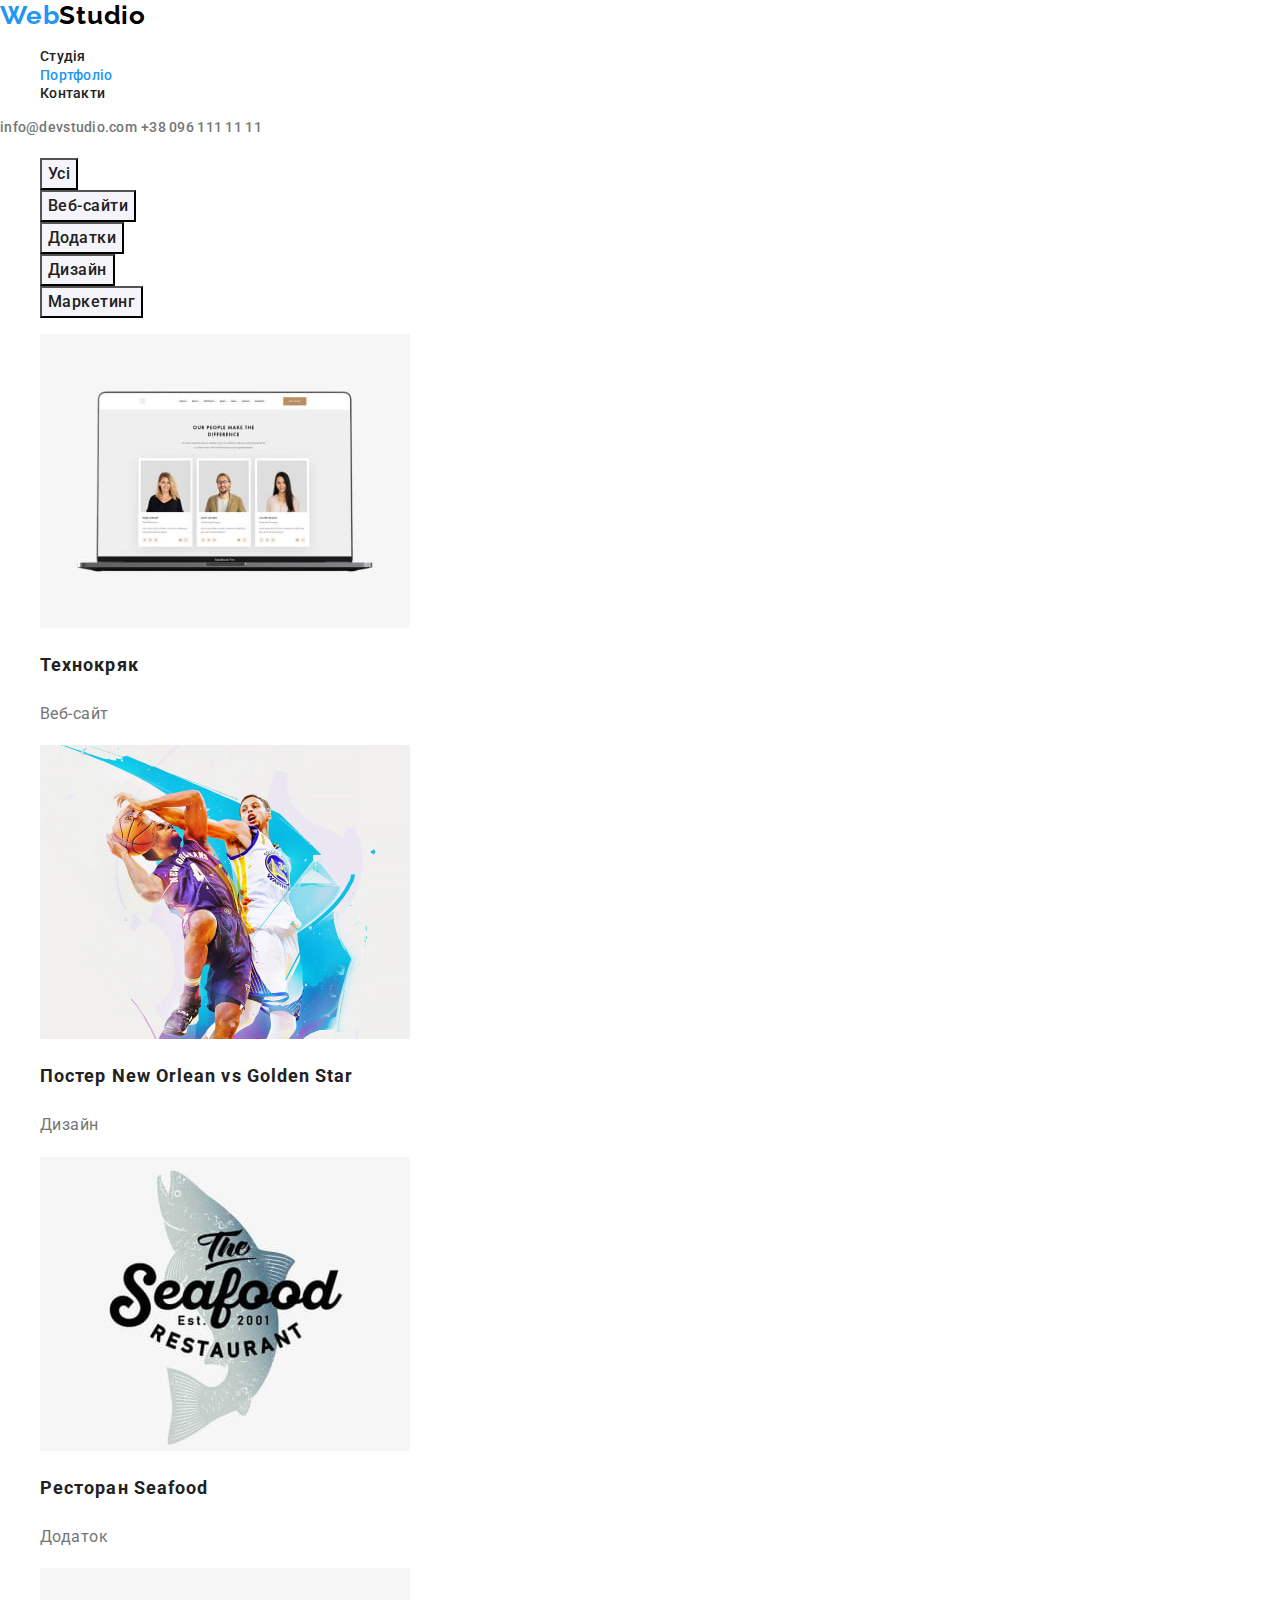
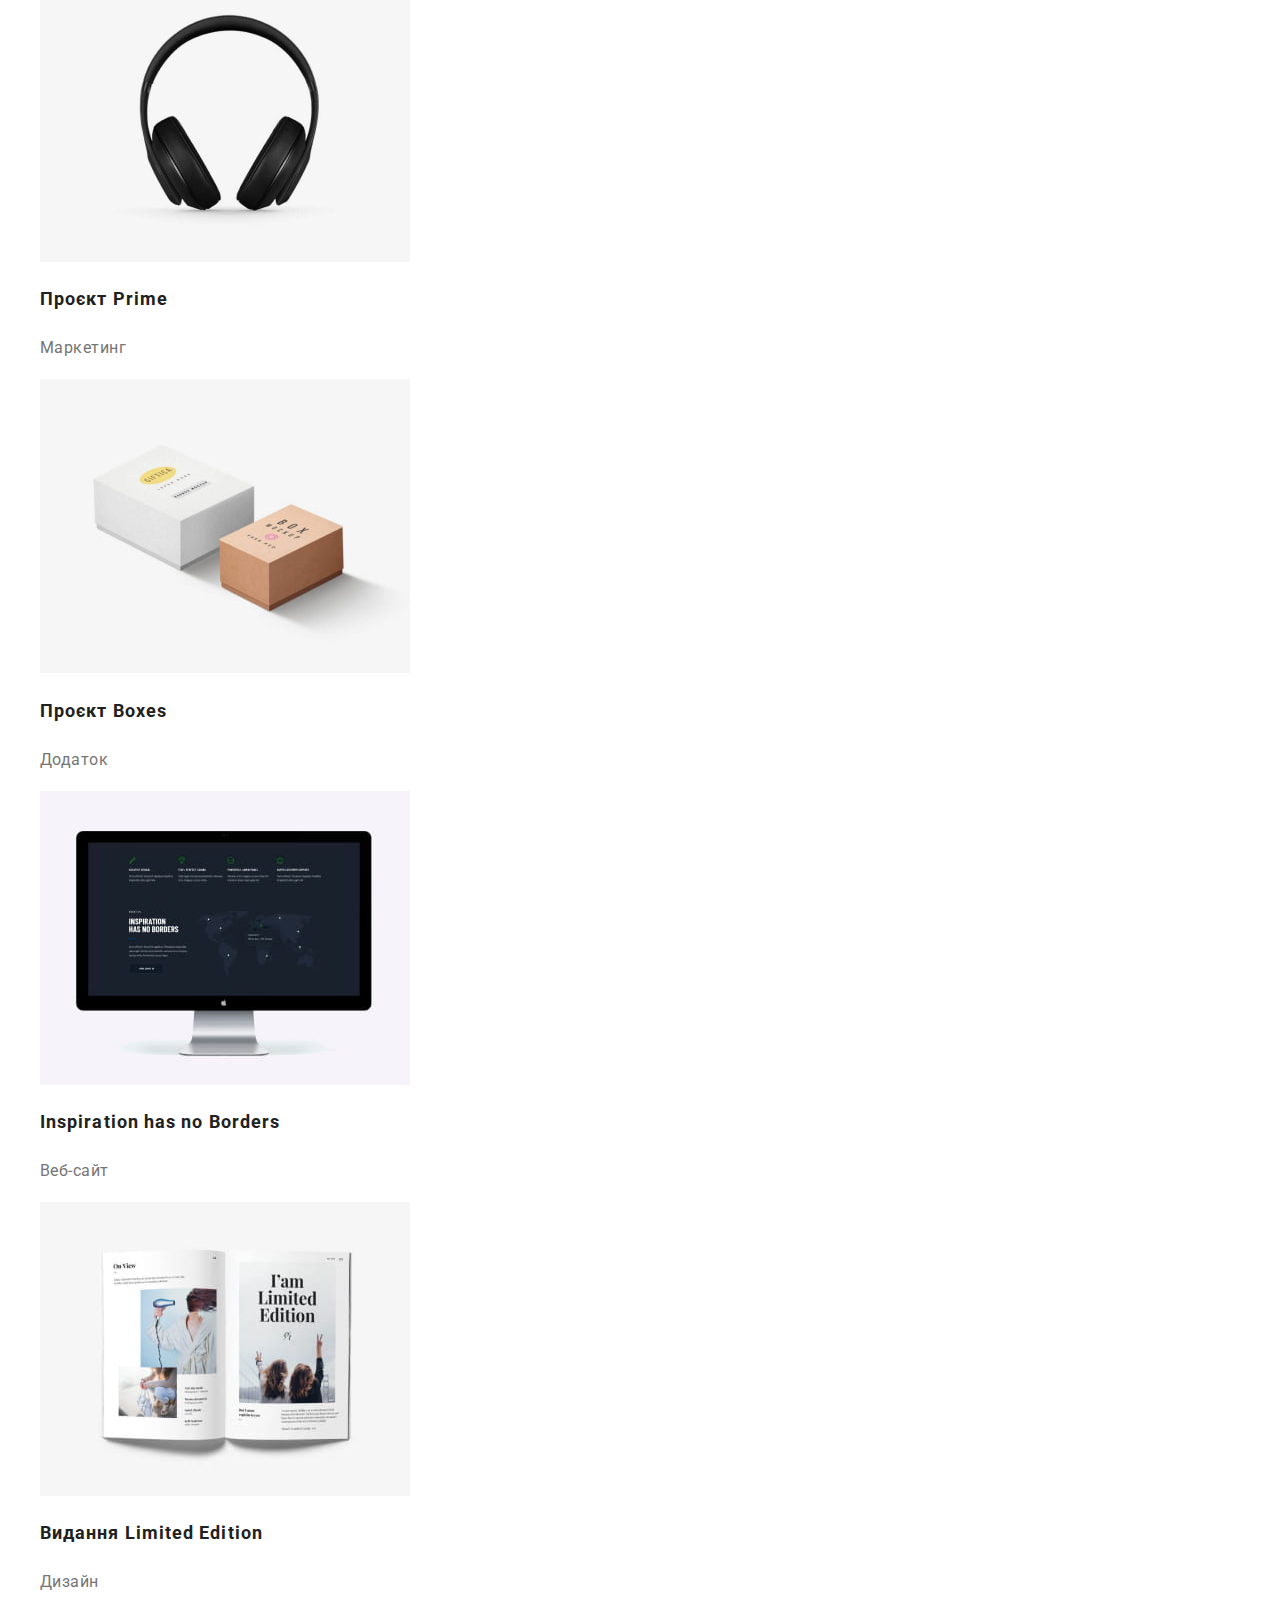
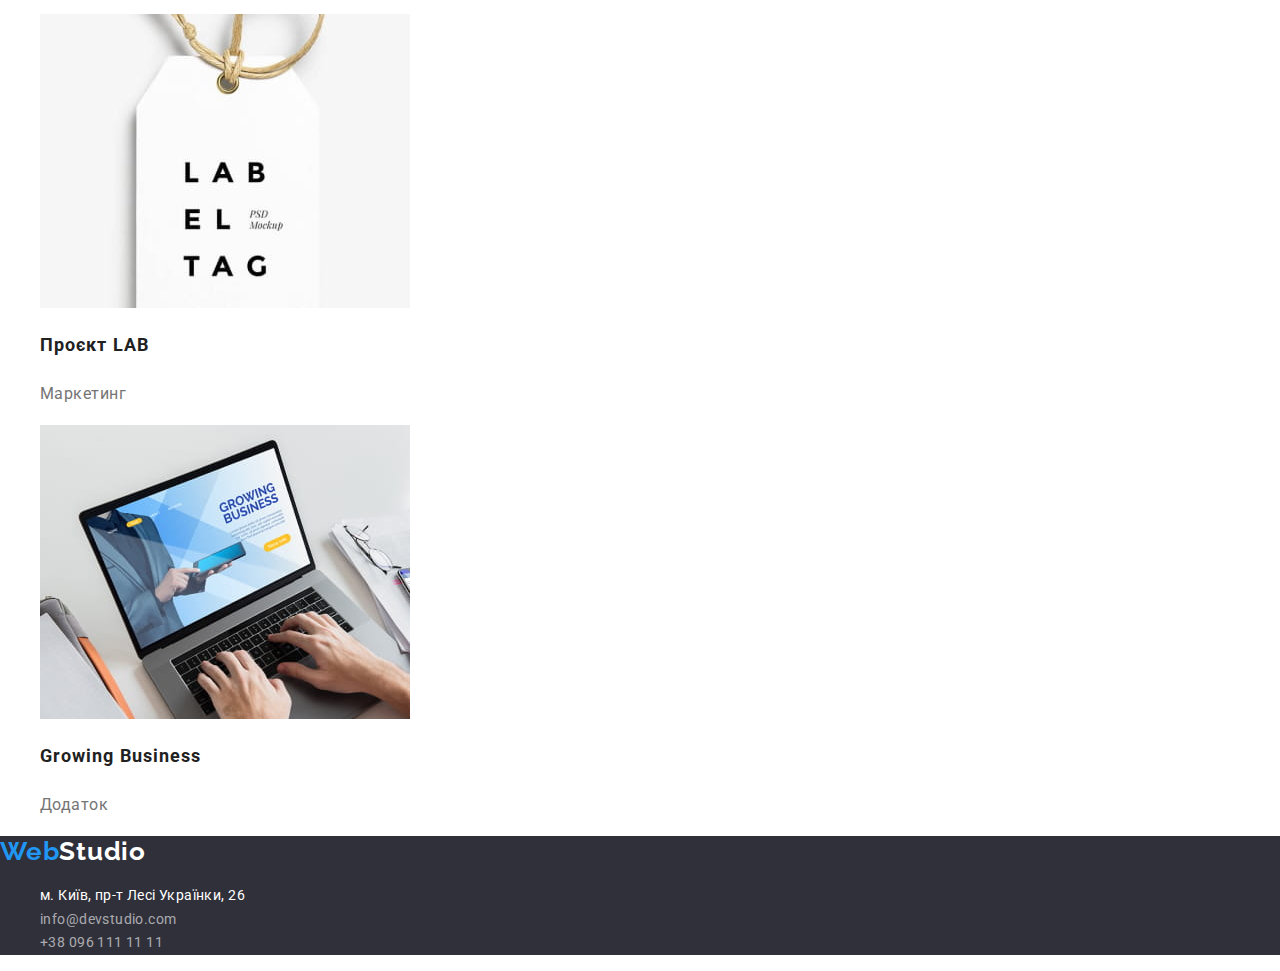
==== portfolio.html @ 1454e41c "1" ====
<!DOCTYPE html>
<html lang="en">

    <head>
        <meta charset="UTF-8">
        <meta http-equiv="X-UA-Compatible" content="IE=edge">
        <meta name="viewport" content="width=device-width, initial-scale=1.0">

        <title>Портфоліо</title>
        <link href="https://fonts.googleapis.com/css2?family=Raleway:wght@700&family=Roboto:wght@400;500;700;900&display=swap"
        rel="stylesheet">
        <link rel="stylesheet" href="https://cdnjs.cloudflare.com/ajax/libs/modern-normalize/1.1.0/modern-normalize.min.css">
        <link rel="stylesheet" href="./css/styles.css">
    </head>

    <body>
<!--Logo, Nav bar, contacts-->
        <Header>
<!-- logo -->
            <a href="./index.html" class="logo">
                <span class="logo-part">Web</span>Studio
            </a>
<!-- Navigation -->
            <nav>
                <ul class="navigation list">
                    <li>
                        <a href="./index.html" class="navigation-bar">Студія</a>
                    </li>
                    <li>
                        <a href="./portfolio.html" class="navigation-bar condition">Портфоліо</a>
                    </li>
                    <li>
                        <a href="" class="navigation-bar">Контакти</a>
                    </li>
                </ul>
            </nav>
<!-- Contacts -->
            <div class="contacts">
                <a href="mailto:info@devstudio.com" class="contacts-head">info@devstudio.com</a>
                <a href="tel:+380961111111" class="contacts-head">+38 096 111 11 11</a>
            </div>
        </Header>

<!--Unicue site container-->
        <main>
<!-- Filter -->
            <section class="products">
                <h1></h1>
                <ul class="list">
                    <li>
                        <button type="button" class="btn">
                            Усі
                        </button>
                    </li>
                    <li>
                        <button type="button" class="btn">
                            Веб-сайти
                        </button>
                    </li>
                    <li>
                        <button type="button" class="btn">
                            Додатки
                        </button>
                    </li>
                    <li>
                        <button type="button" class="btn">
                            Дизайн
                        </button>
                    </li>
                    <li>
                        <button type="button" class="btn">
                            Маркетинг
                        </button>
                    </li>
                </ul>

                <ul class="list">
                    <li>
                        <img src="./images/tehnocrack.jpg" alt="tehnocrack web site" width="370" height="294">
                        <h2>Технокряк</h2>
                        <p>Веб-сайт</p>
                    </li>
                    <li>
                        <img src="./images/basketball.jpg" alt="poster for basketball match New Orleans vs Golden star" width="370" height="294">
                        <h2>Постер New Orlean vs Golden Star</h2>
                        <p>Дизайн</p>
                    </li>
                    <li>
                        <img src="./images/seafood.jpg" alt="app for seafood restaurant" width="370" height="294">
                        <h2>Ресторан Seafood</h2>
                        <p>Додаток</p>
                    </li>
                    <li>
                        <img src="./images/Prime.jpg" alt="marketing for Prime project" width="370" height="294">
                        <h2>Проєкт Prime</h2>
                        <p>Маркетинг</p>
                    </li>
                    <li>
                        <img src="./images/boxes.jpg" alt="app for Boxes project" width="370" height="294">
                        <h2>Проєкт Boxes</h2>
                        <p>Додаток</p>
                    </li>
                    <li>
                        <img src="./images/noborders.jpg" alt="web site for Inspiration has no Borders" width="370" height="294">
                        <h2>Inspiration has no Borders</h2>
                        <p>Веб-сайт</p>
                    </li>
                    <li>
                        <img src="./images/limited.jpg" alt="design for Limited Edition publication" width="370" height="294">
                        <h2>Видання Limited Edition</h2>
                        <p>Дизайн</p>
                    </li>
                    <li>
                        <img src="./images/lab.jpg" alt="marketing for LAB project" width="370" height="294">
                        <h2>Проєкт LAB</h2>
                        <p>Маркетинг</p>
                    </li>
                    <li>
                        <img src="./images/business.jpg" alt="app for Growing Business company" width="370" height="294">
                        <h2>Growing Business</h2>
                        <p>Додаток</p>
                    </li>
                </ul>
            </section>
        </main>

<!--knock knock, who is there?-->
        <footer class="foot">
<!-- logo -->
            <a href="./index.html" class="logo-foot">
                <span class="logo-part">Web</span>Studio
            </a>
<!-- Contacts, address -->
            <address class="contacts">
                <ul class="list">
                    <li>
                        <a href="https://goo.gl/maps/iUsgY4HWAubCHf399" target="_blank" rel="noopener noreferrer" class="contacts-addrs">м. Київ,
                            пр-т Лесі Українки, 26</a>
                    </li>
                    <li>
                        <a href="mailto:info@devstudio.com" class="contacts-center">info@devstudio.com</a>
                    </li>
                    <li>
                        <a href="tel:+380961111111" class="contacts-center">+38 096 111 11 11</a>
                    </li>
                </ul>
            </address>
        </footer>


    </body>

</html>
---- css/styles.css ----
/* -------------variables------------- */
:root {
  --main-text-color: #212121;
  --hover-color: #2196f3;
  --sub-text-color: #757575;
}

body {
  font-family: Roboto, sans-serif;
  color: var(--main-text-color);
  background-color: #ffffff;
}

.list {
  list-style: none;
}

/* --------------Header---------------- */

/* logo */
.logo,
.logo-part {
  color: black;
  font-family: 'Raleway';
  font-weight: 700;
  font-size: 26px;
  line-height: 1.2;
  letter-spacing: 0.03em;
  text-decoration: none;
}

.logo-foot {
  color: #ffffff;
  font-family: 'Raleway';
  font-weight: 700;
  font-size: 26px;
  line-height: 1.2;
  letter-spacing: 0.03em;
  text-decoration: none;
}

.logo-part {
  color: #2196f3;
}

/* Navigation */

.navigation-bar {
  text-decoration: none;
  color: var(--main-text-color);
  font-weight: 500;
  font-size: 14px;
  line-height: 1.14;
  letter-spacing: 0.02em;
}

.navigation :hover,
.navigation :focus {
  color: var(--hover-color);
}

.navigation-bar.condition {
  color: var(--hover-color);
}
/* Contacts */
.contacts :hover,
.contacts :focus {
  color: var(--hover-color);
}

.contacts-head {
  text-decoration: none;
  color: var(--sub-text-color);
  font-weight: 500;
  font-size: 14px;
  line-height: 1.14;
  letter-spacing: 0.02em;
}

/* --------------Page 1---------------- */

/* hero */
.hero {
  background-color: #2f303a;
}

.hero h1 {
  font-weight: 900;
  font-size: 44px;
  line-height: 1.36;
  text-align: center;
  letter-spacing: 0.06em;
  text-transform: uppercase;
  color: #ffffff;
}

.order-btn {
  background-color: var(--hover-color);
  font-family: inherit;
  font-weight: 700;
  font-size: 16px;
  line-height: 1.88;
  letter-spacing: 0.06em;
  color: #ffffff;
  cursor: pointer;
}

.order-btn:hover,
.order-btn:focus {
  background-color: #ffffff;
  color: var(--hover-color);
}

/* our benefits */
.benefits h3 {
  font-weight: 700;
  font-size: 14px;
  line-height: 1.14;
  letter-spacing: 0.03em;
  text-transform: uppercase;
}

.benefits p {
  font-size: 14px;
  line-height: 1.71;
  letter-spacing: 0.03em;
  color: var(--sub-text-color);
}

/* what we do */

.whatwedo h2 {
  font-weight: 700;
  font-size: 36px;
  line-height: 1.16;
  text-align: center;
  letter-spacing: 0.03em;
}

/* team */

.team h2 {
  font-weight: 700;
  font-size: 36px;
  line-height: 1.16;
  text-align: center;
  letter-spacing: 0.03em;
}

.team h3 {
  font-weight: 500;
  font-size: 16px;
  line-height: 1.18;
  letter-spacing: 0.03em;
}

.team p {
  font-size: 16px;
  line-height: 1.18;
  letter-spacing: 0.03em;
  color: var(--sub-text-color);
}
/* --------------Page 2---------------- */

/* Filter */
.btn {
  font-family: inherit;
  color: var(--main-text-color);
  background-color: #f5f4fa;
  font-weight: 500;
  font-size: 16px;
  line-height: 1.62;
  letter-spacing: 0.03em;
  cursor: pointer;
}

.btn:hover,
.btn:focus {
  color: #ffffff;
  background-color: var(--hover-color);
}

/* Products */
.products p {
  color: var(--sub-text-color);
  font-size: 16px;
  line-height: 1.88;
  letter-spacing: 0.03em;
}

.products h2 {
  font-weight: 700;
  font-size: 18px;
  line-height: 2;
  letter-spacing: 0.06em;
}

/* --------------Footer---------------- */
.foot {
  background-color: #2f303a;
}

.contacts-center {
  text-decoration: none;
  font-family: 'Roboto';
  font-style: normal;
  font-weight: 400;
  font-size: 14px;
  line-height: 1.71;
  letter-spacing: 0.03em;
  color: rgba(255, 255, 255, 0.6);
  background-color: #2f303a;
}

.contacts-addrs {
  text-decoration: none;
  font-family: 'Roboto';
  font-style: normal;
  font-weight: 400;
  font-size: 14px;
  line-height: 1.71;
  letter-spacing: 0.03em;
  color: #ffffff;
  background-color: #2f303a;
}
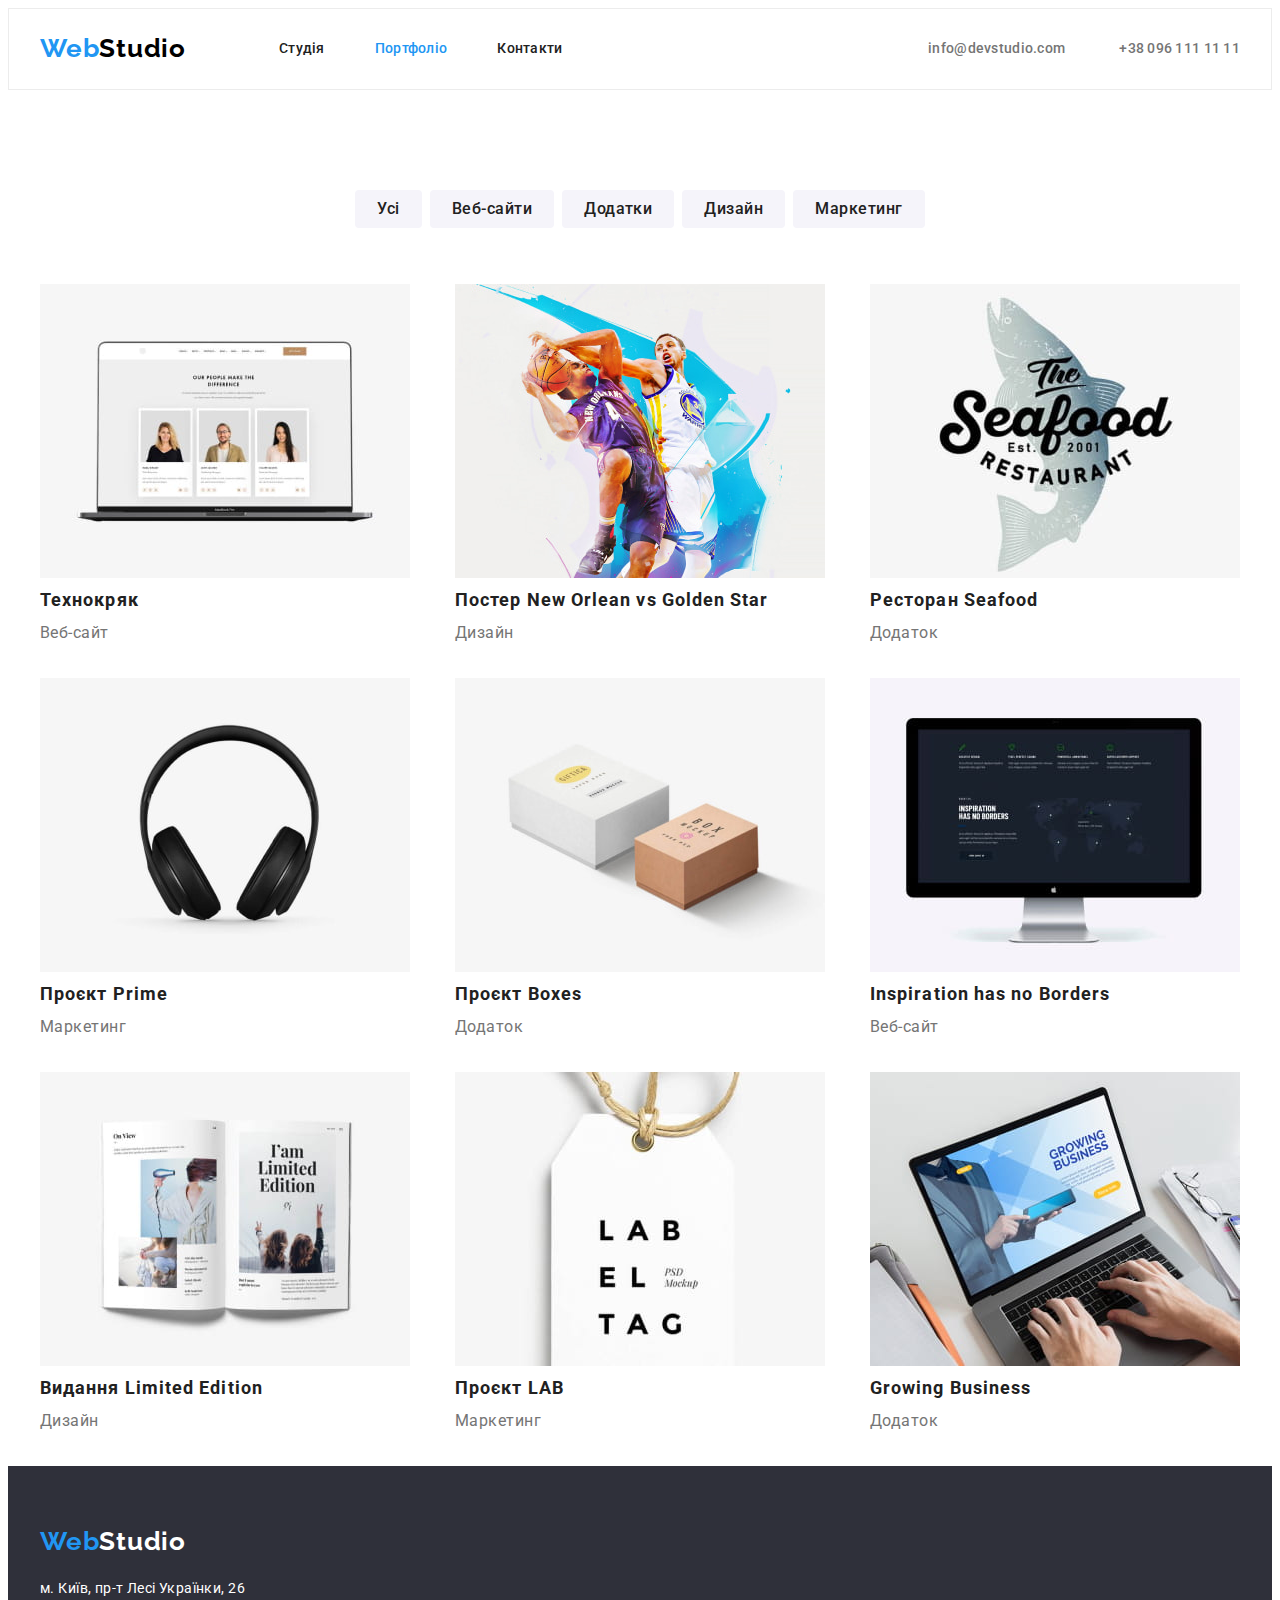
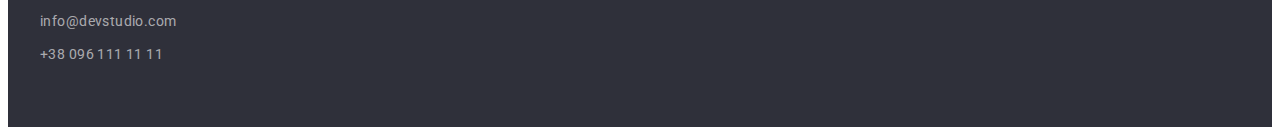
==== commit 1eb3e93d: "06.09 2" ====
--- a/portfolio.html
+++ b/portfolio.html
@@ -9,113 +9,117 @@
         <title>Портфоліо</title>
         <link href="https://fonts.googleapis.com/css2?family=Raleway:wght@700&family=Roboto:wght@400;500;700;900&display=swap"
         rel="stylesheet">
-        <link rel="stylesheet" href="https://cdnjs.cloudflare.com/ajax/libs/modern-normalize/1.1.0/modern-normalize.min.css">
+        <link rel="stylesheet" href="https://cdnjs.cloudflare.com/ajax/libs/modern-normalize/1.1.0/modern-normalize.min.css"
+            integrity="sha512-wpPYUAdjBVSE4KJnH1VR1HeZfpl1ub8YT/NKx4PuQ5NmX2tKuGu6U/JRp5y+Y8XG2tV+wKQpNHVUX03MfMFn9Q=="
+            crossorigin="anonymous" referrerpolicy="no-referrer" />
         <link rel="stylesheet" href="./css/styles.css">
     </head>
 
     <body>
 <!--Logo, Nav bar, contacts-->
-        <Header>
-<!-- logo -->
-            <a href="./index.html" class="logo">
-                <span class="logo-part">Web</span>Studio
-            </a>
-<!-- Navigation -->
-            <nav>
-                <ul class="navigation list">
-                    <li>
-                        <a href="./index.html" class="navigation-bar">Студія</a>
-                    </li>
-                    <li>
-                        <a href="./portfolio.html" class="navigation-bar condition">Портфоліо</a>
-                    </li>
-                    <li>
-                        <a href="" class="navigation-bar">Контакти</a>
-                    </li>
-                </ul>
-            </nav>
-<!-- Contacts -->
-            <div class="contacts">
-                <a href="mailto:info@devstudio.com" class="contacts-head">info@devstudio.com</a>
-                <a href="tel:+380961111111" class="contacts-head">+38 096 111 11 11</a>
+        <Header class="head-border">
+            <div class="container navigation">
+                <!-- logo -->
+                <a href="./index.html" class="logo">
+                    <span class="logo-part">Web</span>Studio
+                </a>
+                <!-- Navigation -->
+                <nav>
+                    <ul class="navigation-list list">
+                        <li class="navigation-li">
+                            <a href="./index.html" class="navigation-bar">Студія</a>
+                        </li>
+                        <li class="navigation-li">
+                            <a href="./portfolio.html" class="navigation-bar condition">Портфоліо</a>
+                        </li>
+                        <li class="navigation-li">
+                            <a href="" class="navigation-bar">Контакти</a>
+                        </li>
+                    </ul>
+                </nav>
+                <!-- Contacts -->
+                <div class="contacts contacts-hover">
+                    <a href="mailto:info@devstudio.com" class="contacts-head">info@devstudio.com</a>
+                    <a href="tel:+380961111111" class="contacts-head">+38 096 111 11 11</a>
+                </div>
             </div>
         </Header>
 
 <!--Unicue site container-->
         <main>
 <!-- Filter -->
-            <section class="products">
+            <section class="container">
                 <h1></h1>
-                <ul class="list">
-                    <li>
+                <ul class="filter list">
+                    <li class="filter-btn">
                         <button type="button" class="btn">
                             Усі
                         </button>
                     </li>
-                    <li>
+                    <li class="filter-btn">
                         <button type="button" class="btn">
                             Веб-сайти
                         </button>
                     </li>
-                    <li>
+                    <li class="filter-btn">
                         <button type="button" class="btn">
                             Додатки
                         </button>
                     </li>
-                    <li>
+                    <li class="filter-btn">
                         <button type="button" class="btn">
                             Дизайн
                         </button>
                     </li>
-                    <li>
+                    <li class="filter-btn">
                         <button type="button" class="btn">
                             Маркетинг
                         </button>
                     </li>
                 </ul>
 
-                <ul class="list">
-                    <li>
+                <ul class="products-list products list">
+                    <li class="product-position">
                         <img src="./images/tehnocrack.jpg" alt="tehnocrack web site" width="370" height="294">
                         <h2>Технокряк</h2>
                         <p>Веб-сайт</p>
                     </li>
-                    <li>
+                    <li class="product-position">
                         <img src="./images/basketball.jpg" alt="poster for basketball match New Orleans vs Golden star" width="370" height="294">
                         <h2>Постер New Orlean vs Golden Star</h2>
                         <p>Дизайн</p>
                     </li>
-                    <li>
+                    <li class="product-position">
                         <img src="./images/seafood.jpg" alt="app for seafood restaurant" width="370" height="294">
                         <h2>Ресторан Seafood</h2>
                         <p>Додаток</p>
                     </li>
-                    <li>
+                    <li class="product-position">
                         <img src="./images/Prime.jpg" alt="marketing for Prime project" width="370" height="294">
                         <h2>Проєкт Prime</h2>
                         <p>Маркетинг</p>
                     </li>
-                    <li>
+                    <li class="product-position">
                         <img src="./images/boxes.jpg" alt="app for Boxes project" width="370" height="294">
                         <h2>Проєкт Boxes</h2>
                         <p>Додаток</p>
                     </li>
-                    <li>
+                    <li class="product-position">
                         <img src="./images/noborders.jpg" alt="web site for Inspiration has no Borders" width="370" height="294">
                         <h2>Inspiration has no Borders</h2>
                         <p>Веб-сайт</p>
                     </li>
-                    <li>
+                    <li class="product-position">
                         <img src="./images/limited.jpg" alt="design for Limited Edition publication" width="370" height="294">
                         <h2>Видання Limited Edition</h2>
                         <p>Дизайн</p>
                     </li>
-                    <li>
+                    <li class="product-position">
                         <img src="./images/lab.jpg" alt="marketing for LAB project" width="370" height="294">
                         <h2>Проєкт LAB</h2>
                         <p>Маркетинг</p>
                     </li>
-                    <li>
+                    <li class="product-position">
                         <img src="./images/business.jpg" alt="app for Growing Business company" width="370" height="294">
                         <h2>Growing Business</h2>
                         <p>Додаток</p>
@@ -126,25 +130,28 @@
 
 <!--knock knock, who is there?-->
         <footer class="foot">
-<!-- logo -->
-            <a href="./index.html" class="logo-foot">
-                <span class="logo-part">Web</span>Studio
-            </a>
-<!-- Contacts, address -->
-            <address class="contacts">
-                <ul class="list">
-                    <li>
-                        <a href="https://goo.gl/maps/iUsgY4HWAubCHf399" target="_blank" rel="noopener noreferrer" class="contacts-addrs">м. Київ,
-                            пр-т Лесі Українки, 26</a>
-                    </li>
-                    <li>
-                        <a href="mailto:info@devstudio.com" class="contacts-center">info@devstudio.com</a>
-                    </li>
-                    <li>
-                        <a href="tel:+380961111111" class="contacts-center">+38 096 111 11 11</a>
-                    </li>
-                </ul>
-            </address>
+            <div class="container">
+                <!-- logo -->
+                <a href="./index.html" class="logo-foot">
+                    <span class="logo-part">Web</span>Studio
+                </a>
+                <!-- Contacts, address -->
+                <address class="contact-foot contacts-hover">
+                    <ul class="list">
+                        <li class="addrs-wrap">
+                            <a href="https://goo.gl/maps/iUsgY4HWAubCHf399" target="_blank" rel="noopener noreferrer"
+                                class="contacts-addrs">м. Київ,
+                                пр-т Лесі Українки, 26</a>
+                        </li>
+                        <li class="addrs-wrap">
+                            <a href="mailto:info@devstudio.com" class="contacts-center">info@devstudio.com</a>
+                        </li>
+                        <li class="addrs-wrap">
+                            <a href="tel:+380961111111" class="contacts-center">+38 096 111 11 11</a>
+                        </li>
+                    </ul>
+                </address>
+            </div>
         </footer>
 
 
--- a/css/styles.css
+++ b/css/styles.css
@@ -1,3 +1,12 @@
+h1,
+h2,
+h3,
+ul,
+li,
+p {
+  margin: 0;
+  padding: 0;
+}
 /* -------------variables------------- */
 :root {
   --main-text-color: #212121;
@@ -15,9 +24,27 @@
   list-style: none;
 }
 
+.container {
+  width: 1200px;
+  margin: auto;
+}
+
 /* --------------Header---------------- */
+.head-border {
+  border: 1px solid #ececec;
+}
+
+.navigation {
+  display: flex;
+  align-items: center;
+  height: 80px;
+}
 
 /* logo */
+.logo {
+  margin-right: 93px;
+}
+
 .logo,
 .logo-part {
   color: black;
@@ -44,6 +71,13 @@
 }
 
 /* Navigation */
+.navigation-list {
+  display: flex;
+}
+
+.navigation-li + .navigation-li {
+  margin-left: 50px;
+}
 
 .navigation-bar {
   text-decoration: none;
@@ -52,19 +86,28 @@
   font-size: 14px;
   line-height: 1.14;
   letter-spacing: 0.02em;
-}
-
-.navigation :hover,
-.navigation :focus {
+
+  display: inline-block;
+  padding-top: 32px;
+  padding-bottom: 32px;
+}
+
+.navigation-list :hover,
+.navigation-list :focus {
   color: var(--hover-color);
 }
 
 .navigation-bar.condition {
   color: var(--hover-color);
 }
+
 /* Contacts */
-.contacts :hover,
-.contacts :focus {
+.contacts {
+  margin-left: auto;
+}
+
+.contacts-hover :hover,
+.contacts-hover :focus {
   color: var(--hover-color);
 }
 
@@ -75,6 +118,13 @@
   font-size: 14px;
   line-height: 1.14;
   letter-spacing: 0.02em;
+
+  display: inline-block;
+  padding-top: 32px;
+  padding-bottom: 32px;
+}
+.contacts-head + .contacts-head {
+  margin-left: 50px;
 }
 
 /* --------------Page 1---------------- */
@@ -163,6 +213,13 @@
 /* --------------Page 2---------------- */
 
 /* Filter */
+.filter {
+  display: flex;
+  justify-content: center;
+  margin-top: 100px;
+  margin-bottom: 56px;
+}
+
 .btn {
   font-family: inherit;
   color: var(--main-text-color);
@@ -172,6 +229,14 @@
   line-height: 1.62;
   letter-spacing: 0.03em;
   cursor: pointer;
+
+  padding: 6px 22px;
+
+  border: 0px solid transparent;
+  border-radius: 4px;
+}
+.filter-btn + .filter-btn {
+  margin-left: 8px;
 }
 
 .btn:hover,
@@ -181,6 +246,16 @@
 }
 
 /* Products */
+.products-list {
+  display: flex;
+  flex-wrap: wrap;
+  justify-content: space-between;
+}
+
+.product-position {
+  padding-bottom: 30px;
+}
+
 .products p {
   color: var(--sub-text-color);
   font-size: 16px;
@@ -198,6 +273,8 @@
 /* --------------Footer---------------- */
 .foot {
   background-color: #2f303a;
+  padding-top: 60px;
+  padding-bottom: 60px;
 }
 
 .contacts-center {
@@ -223,3 +300,11 @@
   color: #ffffff;
   background-color: #2f303a;
 }
+
+.contact-foot {
+  margin-top: 20px;
+}
+
+.addrs-wrap + .addrs-wrap {
+  margin-top: 9px;
+}
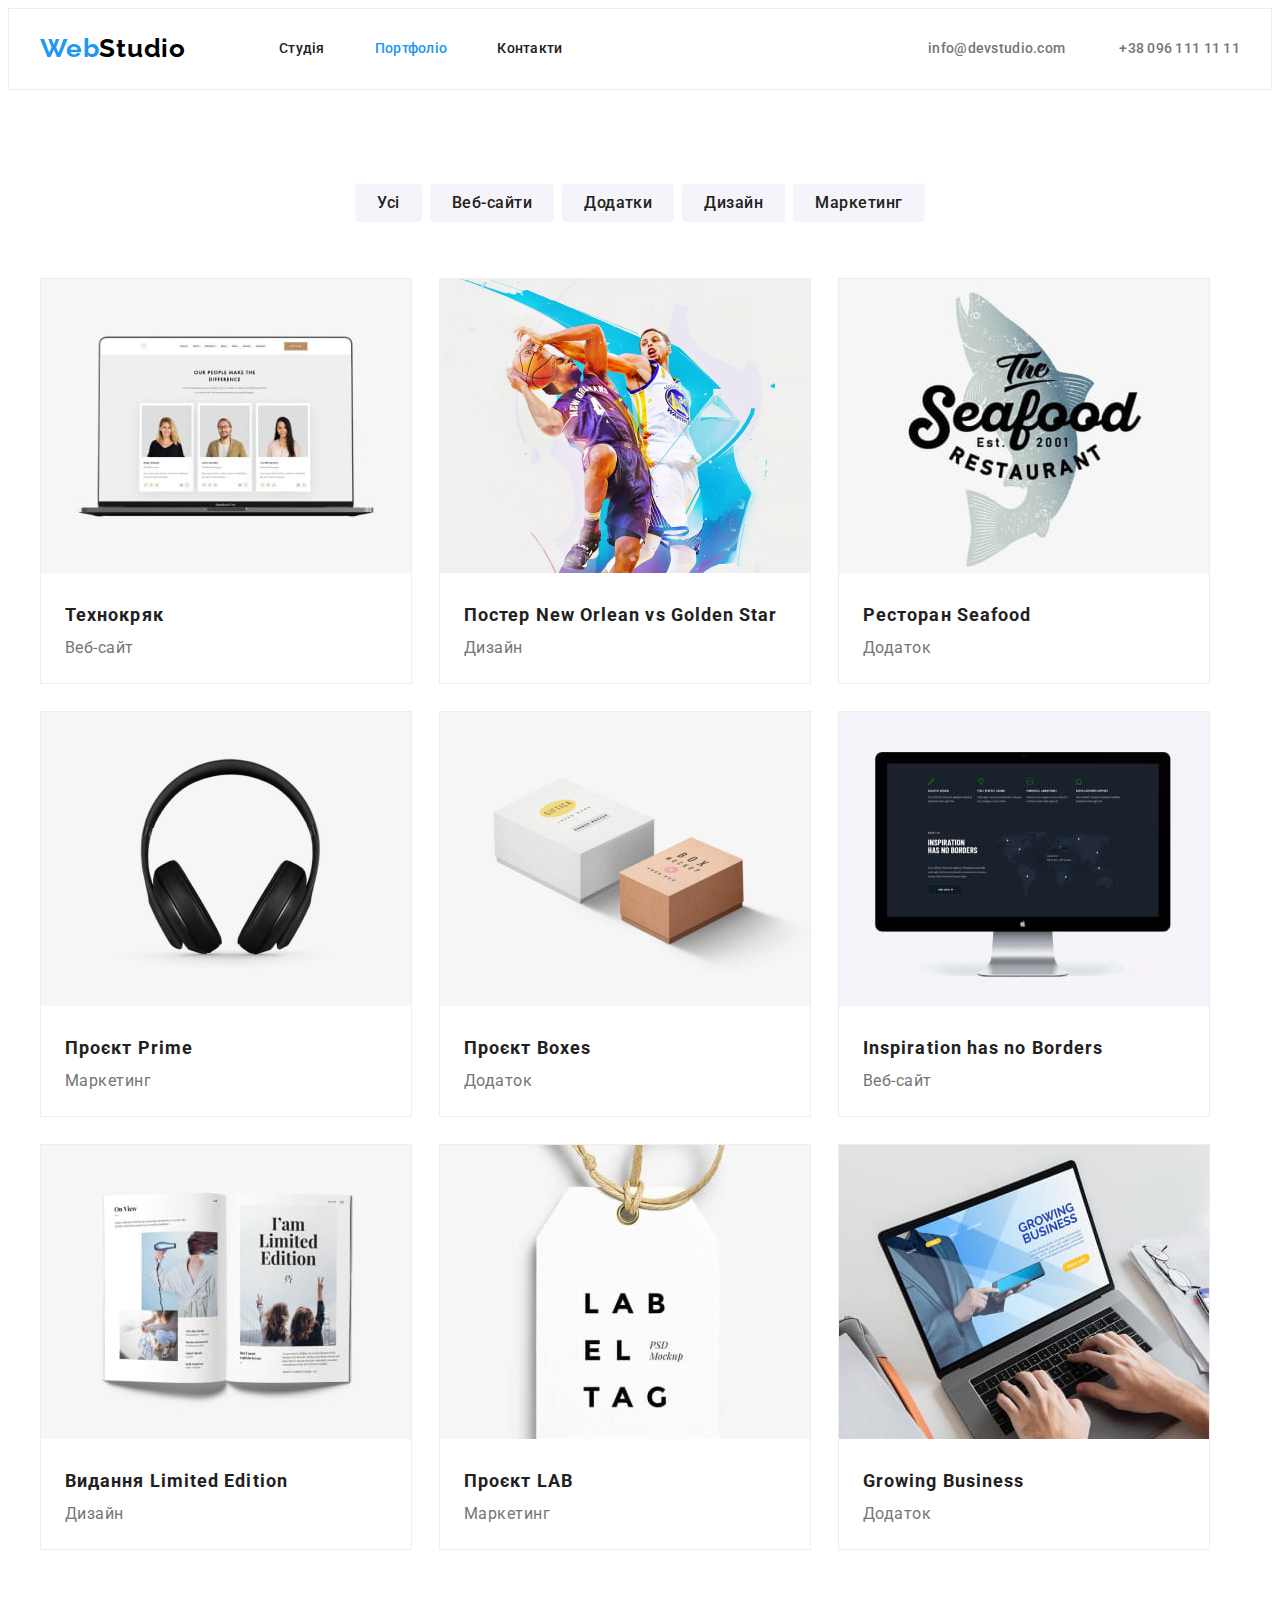
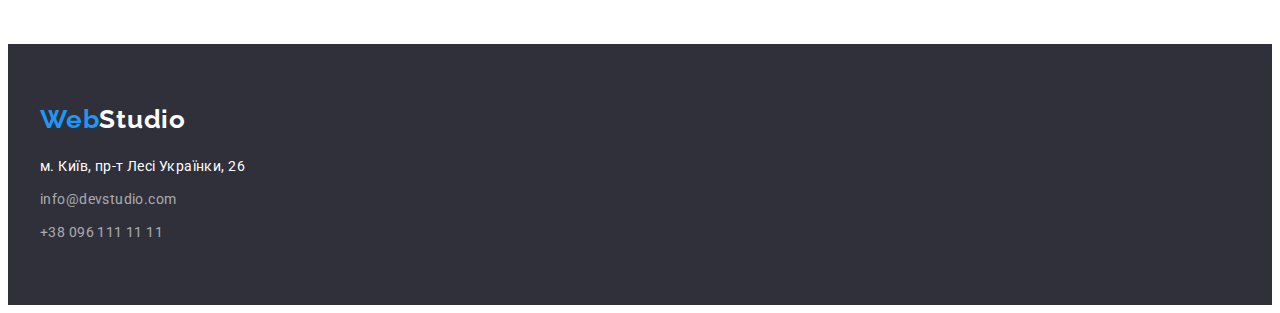
==== commit 37734778: "07.09 1" ====
--- a/portfolio.html
+++ b/portfolio.html
@@ -48,83 +48,86 @@
 <!--Unicue site container-->
         <main>
 <!-- Filter -->
-            <section class="container">
-                <h1></h1>
-                <ul class="filter list">
-                    <li class="filter-btn">
-                        <button type="button" class="btn">
-                            Усі
-                        </button>
-                    </li>
-                    <li class="filter-btn">
-                        <button type="button" class="btn">
-                            Веб-сайти
-                        </button>
-                    </li>
-                    <li class="filter-btn">
-                        <button type="button" class="btn">
-                            Додатки
-                        </button>
-                    </li>
-                    <li class="filter-btn">
-                        <button type="button" class="btn">
-                            Дизайн
-                        </button>
-                    </li>
-                    <li class="filter-btn">
-                        <button type="button" class="btn">
-                            Маркетинг
-                        </button>
-                    </li>
-                </ul>
-
-                <ul class="products-list products list">
-                    <li class="product-position">
-                        <img src="./images/tehnocrack.jpg" alt="tehnocrack web site" width="370" height="294">
-                        <h2>Технокряк</h2>
-                        <p>Веб-сайт</p>
-                    </li>
-                    <li class="product-position">
-                        <img src="./images/basketball.jpg" alt="poster for basketball match New Orleans vs Golden star" width="370" height="294">
-                        <h2>Постер New Orlean vs Golden Star</h2>
-                        <p>Дизайн</p>
-                    </li>
-                    <li class="product-position">
-                        <img src="./images/seafood.jpg" alt="app for seafood restaurant" width="370" height="294">
-                        <h2>Ресторан Seafood</h2>
-                        <p>Додаток</p>
-                    </li>
-                    <li class="product-position">
-                        <img src="./images/Prime.jpg" alt="marketing for Prime project" width="370" height="294">
-                        <h2>Проєкт Prime</h2>
-                        <p>Маркетинг</p>
-                    </li>
-                    <li class="product-position">
-                        <img src="./images/boxes.jpg" alt="app for Boxes project" width="370" height="294">
-                        <h2>Проєкт Boxes</h2>
-                        <p>Додаток</p>
-                    </li>
-                    <li class="product-position">
-                        <img src="./images/noborders.jpg" alt="web site for Inspiration has no Borders" width="370" height="294">
-                        <h2>Inspiration has no Borders</h2>
-                        <p>Веб-сайт</p>
-                    </li>
-                    <li class="product-position">
-                        <img src="./images/limited.jpg" alt="design for Limited Edition publication" width="370" height="294">
-                        <h2>Видання Limited Edition</h2>
-                        <p>Дизайн</p>
-                    </li>
-                    <li class="product-position">
-                        <img src="./images/lab.jpg" alt="marketing for LAB project" width="370" height="294">
-                        <h2>Проєкт LAB</h2>
-                        <p>Маркетинг</p>
-                    </li>
-                    <li class="product-position">
-                        <img src="./images/business.jpg" alt="app for Growing Business company" width="370" height="294">
-                        <h2>Growing Business</h2>
-                        <p>Додаток</p>
-                    </li>
-                </ul>
+            <section class="section">
+                <div class="container">
+                    <h1></h1>
+                    <ul class="filter list">
+                        <li class="filter-btn">
+                            <button type="button" class="btn">
+                                Усі
+                            </button>
+                        </li>
+                        <li class="filter-btn">
+                            <button type="button" class="btn">
+                                Веб-сайти
+                            </button>
+                        </li>
+                        <li class="filter-btn">
+                            <button type="button" class="btn">
+                                Додатки
+                            </button>
+                        </li>
+                        <li class="filter-btn">
+                            <button type="button" class="btn">
+                                Дизайн
+                            </button>
+                        </li>
+                        <li class="filter-btn">
+                            <button type="button" class="btn">
+                                Маркетинг
+                            </button>
+                        </li>
+                    </ul>
+                    
+                    <ul class="products-list products list">
+                        <li class="product-position">
+                            <img src="./images/tehnocrack.jpg" alt="tehnocrack web site" width="370" height="294">
+                            <h2>Технокряк</h2>
+                            <p>Веб-сайт</p>
+                        </li>
+                        <li class="product-position">
+                            <img src="./images/basketball.jpg" alt="poster for basketball match New Orleans vs Golden star" width="370"
+                                height="294">
+                            <h2>Постер New Orlean vs Golden Star</h2>
+                            <p>Дизайн</p>
+                        </li>
+                        <li class="product-position">
+                            <img src="./images/seafood.jpg" alt="app for seafood restaurant" width="370" height="294">
+                            <h2>Ресторан Seafood</h2>
+                            <p>Додаток</p>
+                        </li>
+                        <li class="product-position">
+                            <img src="./images/Prime.jpg" alt="marketing for Prime project" width="370" height="294">
+                            <h2>Проєкт Prime</h2>
+                            <p>Маркетинг</p>
+                        </li>
+                        <li class="product-position">
+                            <img src="./images/boxes.jpg" alt="app for Boxes project" width="370" height="294">
+                            <h2>Проєкт Boxes</h2>
+                            <p>Додаток</p>
+                        </li>
+                        <li class="product-position">
+                            <img src="./images/noborders.jpg" alt="web site for Inspiration has no Borders" width="370" height="294">
+                            <h2>Inspiration has no Borders</h2>
+                            <p>Веб-сайт</p>
+                        </li>
+                        <li class="product-position">
+                            <img src="./images/limited.jpg" alt="design for Limited Edition publication" width="370" height="294">
+                            <h2>Видання Limited Edition</h2>
+                            <p>Дизайн</p>
+                        </li>
+                        <li class="product-position">
+                            <img src="./images/lab.jpg" alt="marketing for LAB project" width="370" height="294">
+                            <h2>Проєкт LAB</h2>
+                            <p>Маркетинг</p>
+                        </li>
+                        <li class="product-position">
+                            <img src="./images/business.jpg" alt="app for Growing Business company" width="370" height="294">
+                            <h2>Growing Business</h2>
+                            <p>Додаток</p>
+                        </li>
+                    </ul>
+                </div>
             </section>
         </main>
 
--- a/css/styles.css
+++ b/css/styles.css
@@ -26,7 +26,11 @@
 
 .container {
   width: 1200px;
-  margin: auto;
+  margin: 0 auto;
+  padding: 0px 15px;
+}
+.section {
+  padding: 94px 0px;
 }
 
 /* --------------Header---------------- */
@@ -132,6 +136,14 @@
 /* hero */
 .hero {
   background-color: #2f303a;
+  padding-bottom: 0px;
+}
+
+.hero-content {
+  display: flex;
+  flex-direction: column;
+  align-items: center;
+  padding: 106px 0px 200px 0px;
 }
 
 .hero h1 {
@@ -142,6 +154,8 @@
   letter-spacing: 0.06em;
   text-transform: uppercase;
   color: #ffffff;
+  max-width: 700px;
+  margin-bottom: 30px;
 }
 
 .order-btn {
@@ -153,6 +167,12 @@
   letter-spacing: 0.06em;
   color: #ffffff;
   cursor: pointer;
+
+  padding: 6px 22px;
+  margin: 0 auto;
+
+  border: 0px solid transparent;
+  border-radius: 4px;
 }
 
 .order-btn:hover,
@@ -168,6 +188,8 @@
   line-height: 1.14;
   letter-spacing: 0.03em;
   text-transform: uppercase;
+
+  margin-bottom: 10px;
 }
 
 .benefits p {
@@ -177,7 +199,22 @@
   color: var(--sub-text-color);
 }
 
+.benefits-list {
+  display: flex;
+}
+.benefits-point + .benefits-point {
+  margin-left: 30px;
+}
 /* what we do */
+.whatwedo-list {
+  display: flex;
+  justify-content: space-between;
+  margin-top: 50px;
+}
+
+.whatwedo {
+  padding-top: 0px;
+}
 
 .whatwedo h2 {
   font-weight: 700;
@@ -188,13 +225,21 @@
 }
 
 /* team */
-
+.team {
+  background: #f5f4fa;
+}
+
+.team-list {
+  display: flex;
+  justify-content: space-between;
+}
 .team h2 {
   font-weight: 700;
   font-size: 36px;
   line-height: 1.16;
   text-align: center;
   letter-spacing: 0.03em;
+  margin-bottom: 50px;
 }
 
 .team h3 {
@@ -202,6 +247,8 @@
   font-size: 16px;
   line-height: 1.18;
   letter-spacing: 0.03em;
+  margin-top: 26px;
+  margin-bottom: 10px;
 }
 
 .team p {
@@ -209,6 +256,11 @@
   line-height: 1.18;
   letter-spacing: 0.03em;
   color: var(--sub-text-color);
+  margin-bottom: 30px;
+}
+
+.team-point {
+  text-align: center;
 }
 /* --------------Page 2---------------- */
 
@@ -216,7 +268,6 @@
 .filter {
   display: flex;
   justify-content: center;
-  margin-top: 100px;
   margin-bottom: 56px;
 }
 
@@ -249,11 +300,11 @@
 .products-list {
   display: flex;
   flex-wrap: wrap;
-  justify-content: space-between;
+  gap: 27px;
 }
 
 .product-position {
-  padding-bottom: 30px;
+  border: 1px solid #eeeeee;
 }
 
 .products p {
@@ -261,6 +312,8 @@
   font-size: 16px;
   line-height: 1.88;
   letter-spacing: 0.03em;
+  margin-left: 24px;
+  margin-bottom: 20px;
 }
 
 .products h2 {
@@ -268,6 +321,8 @@
   font-size: 18px;
   line-height: 2;
   letter-spacing: 0.06em;
+  margin-top: 20px;
+  margin-left: 24px;
 }
 
 /* --------------Footer---------------- */
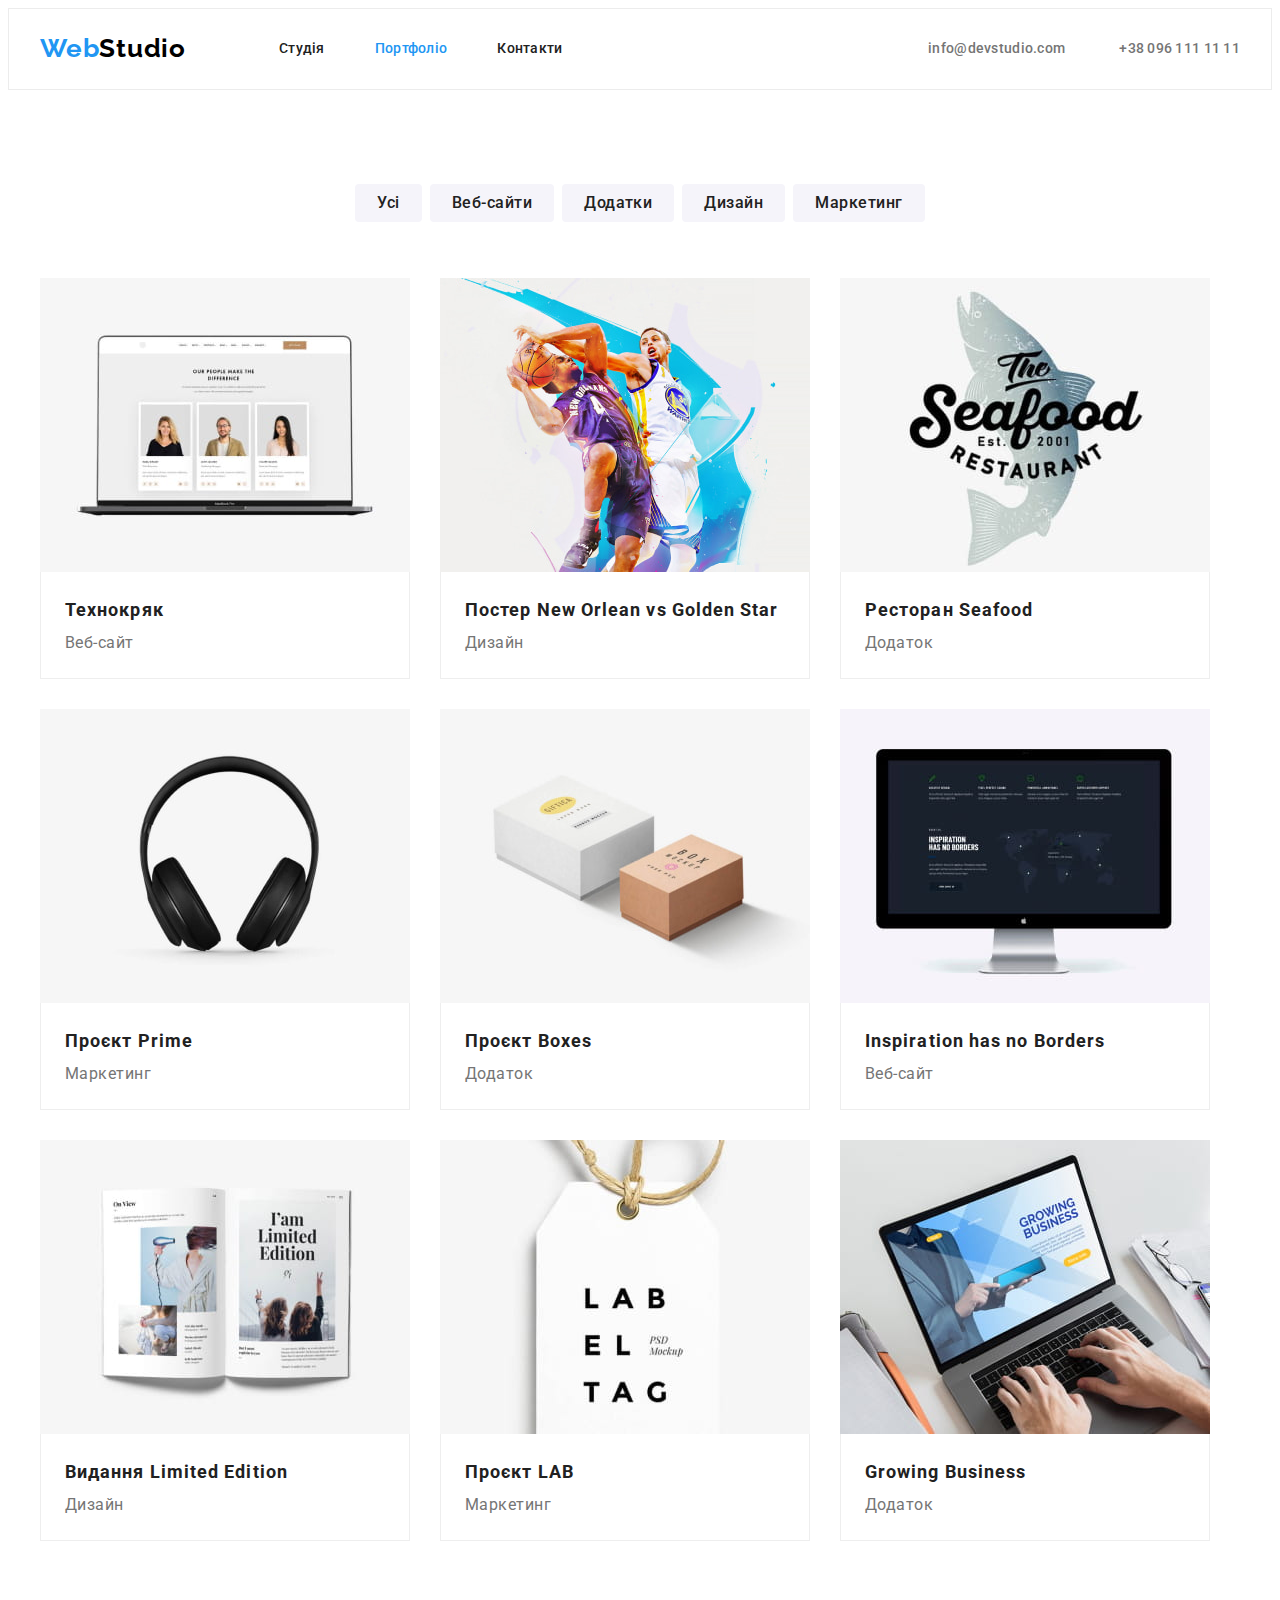
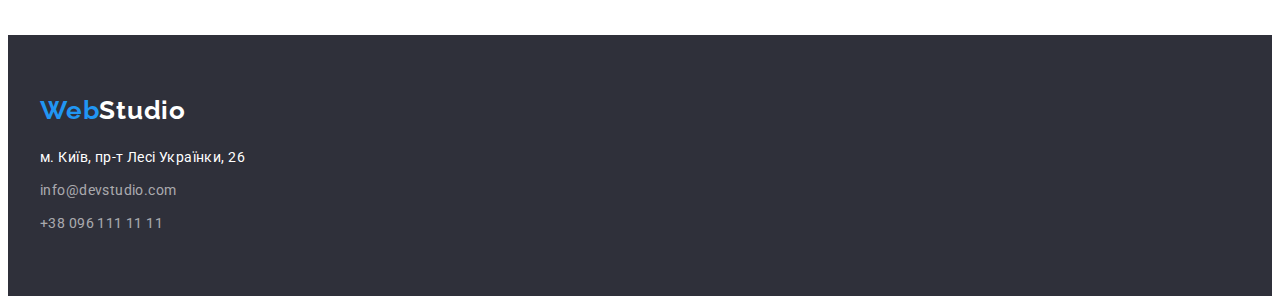
==== commit e5dc6328: "07.09 finish" ====
--- a/portfolio.html
+++ b/portfolio.html
@@ -50,7 +50,7 @@
 <!-- Filter -->
             <section class="section">
                 <div class="container">
-                    <h1></h1>
+                    <h1 visibility: hidden > our products portfolio</h1>
                     <ul class="filter list">
                         <li class="filter-btn">
                             <button type="button" class="btn">
@@ -82,49 +82,67 @@
                     <ul class="products-list products list">
                         <li class="product-position">
                             <img src="./images/tehnocrack.jpg" alt="tehnocrack web site" width="370" height="294">
-                            <h2>Технокряк</h2>
-                            <p>Веб-сайт</p>
+                            <div class="product-text">
+                                <h2>Технокряк</h2>
+                                <p>Веб-сайт</p>
+                            </div>
                         </li>
                         <li class="product-position">
                             <img src="./images/basketball.jpg" alt="poster for basketball match New Orleans vs Golden star" width="370"
                                 height="294">
-                            <h2>Постер New Orlean vs Golden Star</h2>
-                            <p>Дизайн</p>
+                            <div class="product-text">
+                                <h2>Постер New Orlean vs Golden Star</h2>
+                                <p>Дизайн</p>
+                            </div>
                         </li>
                         <li class="product-position">
                             <img src="./images/seafood.jpg" alt="app for seafood restaurant" width="370" height="294">
-                            <h2>Ресторан Seafood</h2>
-                            <p>Додаток</p>
+                            <div class="product-text">
+                                <h2>Ресторан Seafood</h2>
+                                <p>Додаток</p>
+                            </div>
                         </li>
                         <li class="product-position">
                             <img src="./images/Prime.jpg" alt="marketing for Prime project" width="370" height="294">
-                            <h2>Проєкт Prime</h2>
-                            <p>Маркетинг</p>
+                            <div class="product-text">
+                                <h2>Проєкт Prime</h2>
+                                <p>Маркетинг</p>
+                            </div>
                         </li>
                         <li class="product-position">
                             <img src="./images/boxes.jpg" alt="app for Boxes project" width="370" height="294">
-                            <h2>Проєкт Boxes</h2>
-                            <p>Додаток</p>
+                            <div class="product-text">
+                                <h2>Проєкт Boxes</h2>
+                                <p>Додаток</p>
+                            </div>
                         </li>
                         <li class="product-position">
                             <img src="./images/noborders.jpg" alt="web site for Inspiration has no Borders" width="370" height="294">
-                            <h2>Inspiration has no Borders</h2>
-                            <p>Веб-сайт</p>
+                            <div class="product-text">
+                                <h2>Inspiration has no Borders</h2>
+                                <p>Веб-сайт</p>
+                            </div>
                         </li>
                         <li class="product-position">
                             <img src="./images/limited.jpg" alt="design for Limited Edition publication" width="370" height="294">
-                            <h2>Видання Limited Edition</h2>
-                            <p>Дизайн</p>
+                            <div class="product-text">
+                                <h2>Видання Limited Edition</h2>
+                                <p>Дизайн</p>
+                            </div>
                         </li>
                         <li class="product-position">
                             <img src="./images/lab.jpg" alt="marketing for LAB project" width="370" height="294">
-                            <h2>Проєкт LAB</h2>
-                            <p>Маркетинг</p>
+                            <div class="product-text">
+                                <h2>Проєкт LAB</h2>
+                                <p>Маркетинг</p>
+                            </div>
                         </li>
                         <li class="product-position">
                             <img src="./images/business.jpg" alt="app for Growing Business company" width="370" height="294">
-                            <h2>Growing Business</h2>
-                            <p>Додаток</p>
+                            <div class="product-text">
+                                <h2>Growing Business</h2>
+                                <p>Додаток</p>
+                            </div>
                         </li>
                     </ul>
                 </div>
--- a/css/styles.css
+++ b/css/styles.css
@@ -20,6 +20,10 @@
   background-color: #ffffff;
 }
 
+img {
+  display: block;
+}
+
 .list {
   list-style: none;
 }
@@ -261,6 +265,7 @@
 
 .team-point {
   text-align: center;
+  background: #ffffff;
 }
 /* --------------Page 2---------------- */
 
@@ -300,11 +305,12 @@
 .products-list {
   display: flex;
   flex-wrap: wrap;
-  gap: 27px;
-}
-
-.product-position {
+  gap: 30px;
+}
+
+.product-text {
   border: 1px solid #eeeeee;
+  border-top: none;
 }
 
 .products p {
@@ -321,7 +327,7 @@
   font-size: 18px;
   line-height: 2;
   letter-spacing: 0.06em;
-  margin-top: 20px;
+  padding-top: 20px;
   margin-left: 24px;
 }
 
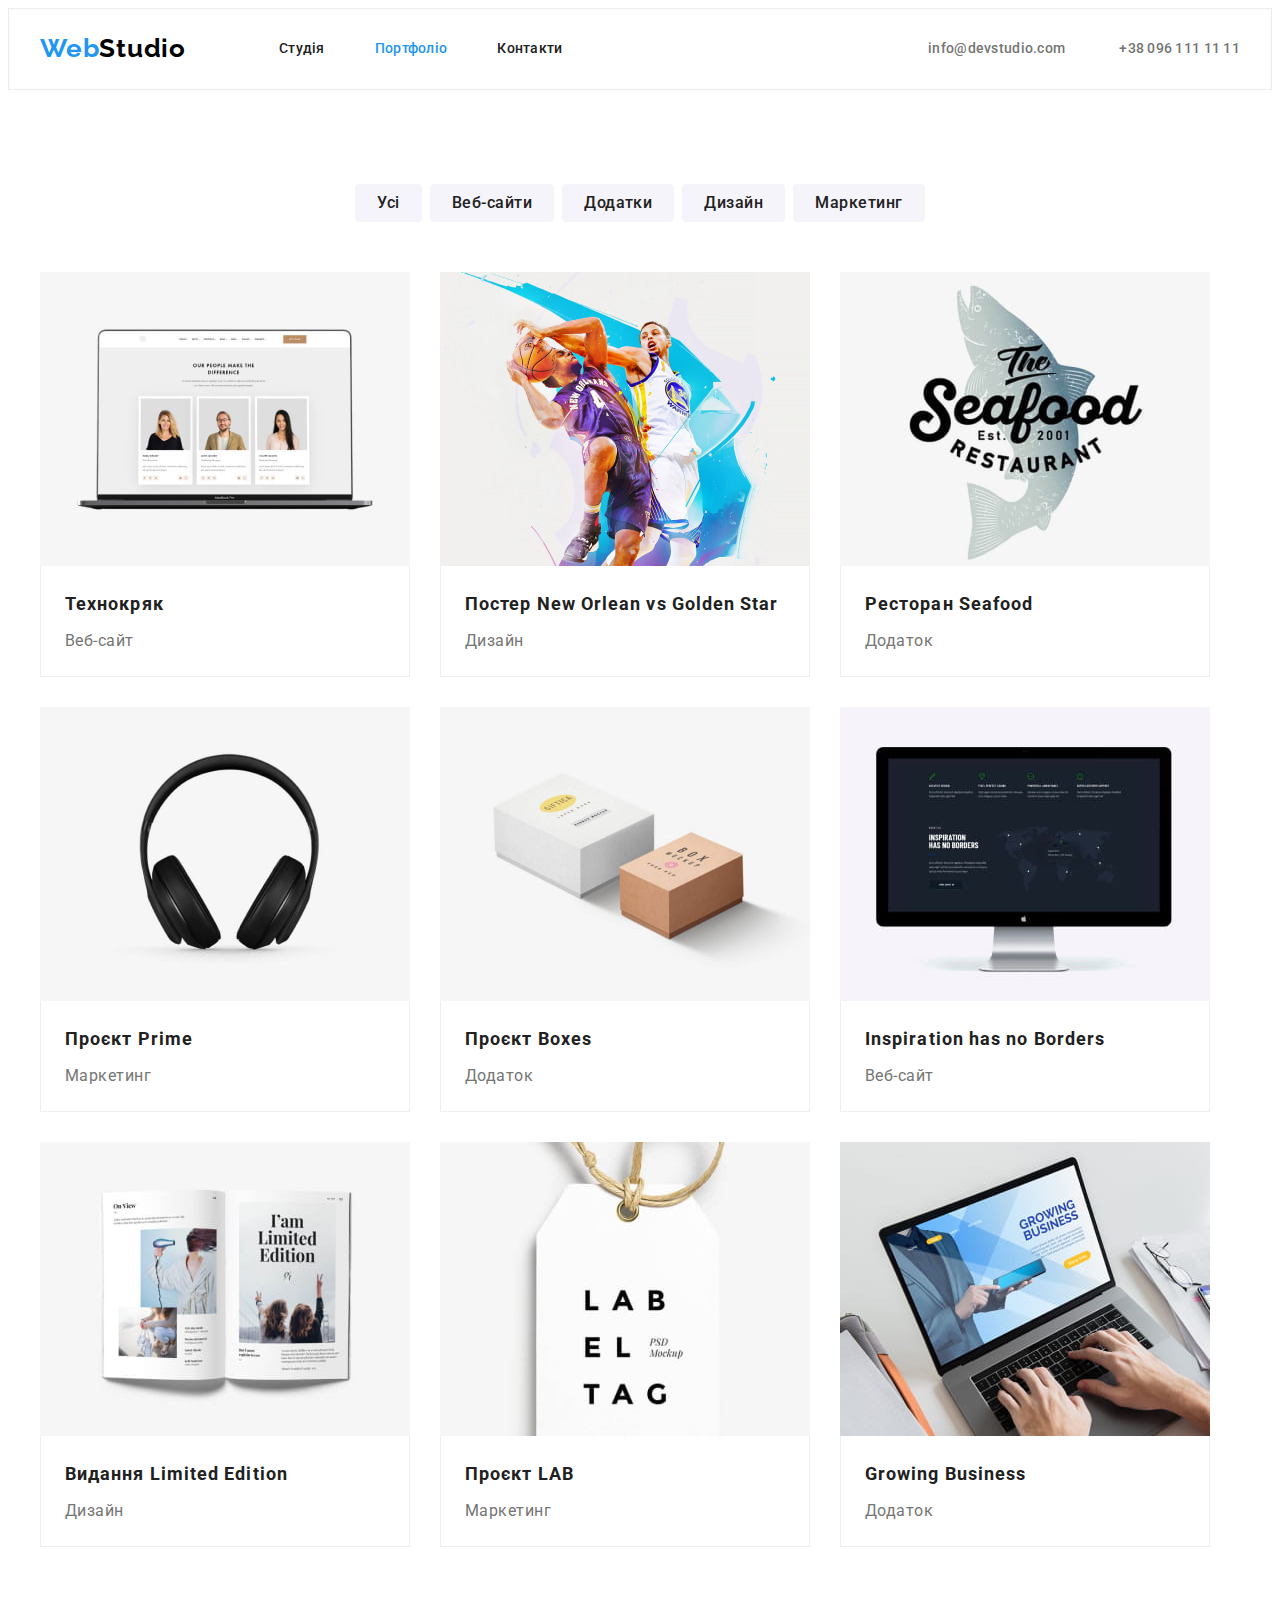
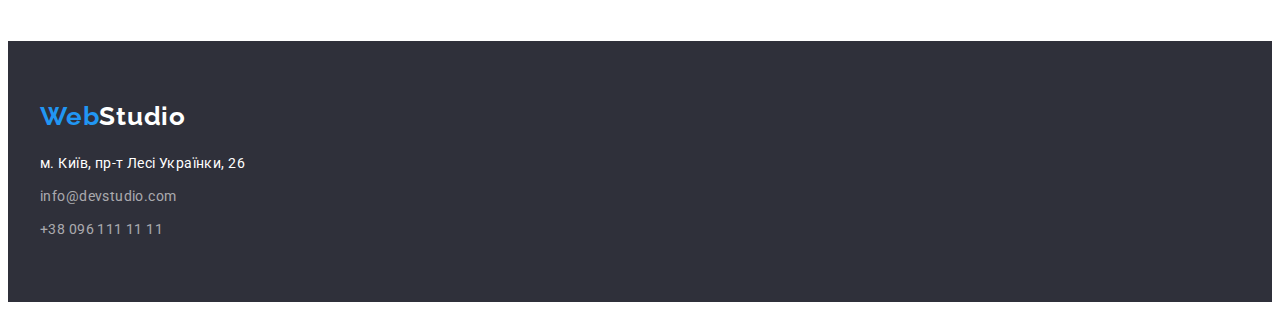
==== commit 3d79c8ae: "08.09 final" ====
--- a/portfolio.html
+++ b/portfolio.html
@@ -50,7 +50,7 @@
 <!-- Filter -->
             <section class="section">
                 <div class="container">
-                    <h1 visibility: hidden > our products portfolio</h1>
+                    <h1 class="visually-hidden" > our products portfolio</h1>
                     <ul class="filter list">
                         <li class="filter-btn">
                             <button type="button" class="btn">
@@ -83,65 +83,65 @@
                         <li class="product-position">
                             <img src="./images/tehnocrack.jpg" alt="tehnocrack web site" width="370" height="294">
                             <div class="product-text">
-                                <h2>Технокряк</h2>
-                                <p>Веб-сайт</p>
+                                <h2 class="product-name">Технокряк</h2>
+                                <p class="product-thing">Веб-сайт</p>
                             </div>
                         </li>
                         <li class="product-position">
                             <img src="./images/basketball.jpg" alt="poster for basketball match New Orleans vs Golden star" width="370"
                                 height="294">
                             <div class="product-text">
-                                <h2>Постер New Orlean vs Golden Star</h2>
-                                <p>Дизайн</p>
+                                <h2 class="product-name">Постер New Orlean vs Golden Star</h2>
+                                <p class="product-thing">Дизайн</p>
                             </div>
                         </li>
                         <li class="product-position">
                             <img src="./images/seafood.jpg" alt="app for seafood restaurant" width="370" height="294">
                             <div class="product-text">
-                                <h2>Ресторан Seafood</h2>
-                                <p>Додаток</p>
+                                <h2 class="product-name">Ресторан Seafood</h2>
+                                <p class="product-thing">Додаток</p>
                             </div>
                         </li>
                         <li class="product-position">
                             <img src="./images/Prime.jpg" alt="marketing for Prime project" width="370" height="294">
                             <div class="product-text">
-                                <h2>Проєкт Prime</h2>
-                                <p>Маркетинг</p>
+                                <h2 class="product-name">Проєкт Prime</h2>
+                                <p class="product-thing">Маркетинг</p>
                             </div>
                         </li>
                         <li class="product-position">
                             <img src="./images/boxes.jpg" alt="app for Boxes project" width="370" height="294">
                             <div class="product-text">
-                                <h2>Проєкт Boxes</h2>
-                                <p>Додаток</p>
+                                <h2 class="product-name">Проєкт Boxes</h2>
+                                <p class="product-thing">Додаток</p>
                             </div>
                         </li>
                         <li class="product-position">
                             <img src="./images/noborders.jpg" alt="web site for Inspiration has no Borders" width="370" height="294">
                             <div class="product-text">
-                                <h2>Inspiration has no Borders</h2>
-                                <p>Веб-сайт</p>
+                                <h2 class="product-name">Inspiration has no Borders</h2>
+                                <p class="product-thing">Веб-сайт</p>
                             </div>
                         </li>
                         <li class="product-position">
                             <img src="./images/limited.jpg" alt="design for Limited Edition publication" width="370" height="294">
                             <div class="product-text">
-                                <h2>Видання Limited Edition</h2>
-                                <p>Дизайн</p>
+                                <h2 class="product-name">Видання Limited Edition</h2>
+                                <p class="product-thing">Дизайн</p>
                             </div>
                         </li>
                         <li class="product-position">
                             <img src="./images/lab.jpg" alt="marketing for LAB project" width="370" height="294">
                             <div class="product-text">
-                                <h2>Проєкт LAB</h2>
-                                <p>Маркетинг</p>
+                                <h2 class="product-name">Проєкт LAB</h2>
+                                <p class="product-thing">Маркетинг</p>
                             </div>
                         </li>
                         <li class="product-position">
                             <img src="./images/business.jpg" alt="app for Growing Business company" width="370" height="294">
                             <div class="product-text">
-                                <h2>Growing Business</h2>
-                                <p>Додаток</p>
+                                <h2 class="product-name">Growing Business</h2>
+                                <p class="product-thing">Додаток</p>
                             </div>
                         </li>
                     </ul>
--- a/css/styles.css
+++ b/css/styles.css
@@ -1,12 +1,3 @@
-h1,
-h2,
-h3,
-ul,
-li,
-p {
-  margin: 0;
-  padding: 0;
-}
 /* -------------variables------------- */
 :root {
   --main-text-color: #212121;
@@ -20,12 +11,37 @@
   background-color: #ffffff;
 }
 
+h1,
+h2,
+h3,
+h4,
+h5,
+h6,
+p {
+  margin: 0;
+}
+
 img {
   display: block;
 }
 
+.visually-hidden {
+  position: absolute;
+  white-space: nowrap;
+  width: 1px;
+  height: 1px;
+  overflow: hidden;
+  border: 0;
+  padding: 0;
+  clip: rect(0 0 0 0);
+  clip-path: inset(50%);
+  margin: -1px;
+}
+
 .list {
   list-style: none;
+  margin: 0;
+  padding: 0;
 }
 
 .container {
@@ -45,7 +61,6 @@
 .navigation {
   display: flex;
   align-items: center;
-  height: 80px;
 }
 
 /* logo */
@@ -140,14 +155,13 @@
 /* hero */
 .hero {
   background-color: #2f303a;
-  padding-bottom: 0px;
+  padding: 200px 0px;
 }
 
 .hero-content {
   display: flex;
   flex-direction: column;
   align-items: center;
-  padding: 106px 0px 200px 0px;
 }
 
 .hero h1 {
@@ -158,7 +172,7 @@
   letter-spacing: 0.06em;
   text-transform: uppercase;
   color: #ffffff;
-  max-width: 700px;
+  width: 696px;
   margin-bottom: 30px;
 }
 
@@ -206,6 +220,10 @@
 .benefits-list {
   display: flex;
 }
+
+.benefits-point {
+  width: 270px;
+}
 .benefits-point + .benefits-point {
   margin-left: 30px;
 }
@@ -220,7 +238,7 @@
   padding-top: 0px;
 }
 
-.whatwedo h2 {
+.whatwedo-head {
   font-weight: 700;
   font-size: 36px;
   line-height: 1.16;
@@ -230,14 +248,14 @@
 
 /* team */
 .team {
-  background: #f5f4fa;
+  background-color: #f5f4fa;
 }
 
 .team-list {
   display: flex;
   justify-content: space-between;
 }
-.team h2 {
+.team-head {
   font-weight: 700;
   font-size: 36px;
   line-height: 1.16;
@@ -246,26 +264,28 @@
   margin-bottom: 50px;
 }
 
-.team h3 {
+.team-name {
   font-weight: 500;
   font-size: 16px;
   line-height: 1.18;
   letter-spacing: 0.03em;
-  margin-top: 26px;
   margin-bottom: 10px;
 }
 
-.team p {
+.team-prof {
   font-size: 16px;
   line-height: 1.18;
   letter-spacing: 0.03em;
   color: var(--sub-text-color);
-  margin-bottom: 30px;
 }
 
 .team-point {
   text-align: center;
-  background: #ffffff;
+  background-color: #ffffff;
+}
+
+.team-wrap {
+  padding: 30px 10px;
 }
 /* --------------Page 2---------------- */
 
@@ -273,7 +293,7 @@
 .filter {
   display: flex;
   justify-content: center;
-  margin-bottom: 56px;
+  margin-bottom: 50px;
 }
 
 .btn {
@@ -311,24 +331,22 @@
 .product-text {
   border: 1px solid #eeeeee;
   border-top: none;
-}
-
-.products p {
+  padding: 20px 24px;
+}
+
+.product-thing {
   color: var(--sub-text-color);
   font-size: 16px;
   line-height: 1.88;
   letter-spacing: 0.03em;
-  margin-left: 24px;
-  margin-bottom: 20px;
-}
-
-.products h2 {
+}
+
+.product-name {
   font-weight: 700;
   font-size: 18px;
   line-height: 2;
   letter-spacing: 0.06em;
-  padding-top: 20px;
-  margin-left: 24px;
+  margin-bottom: 4px;
 }
 
 /* --------------Footer---------------- */
